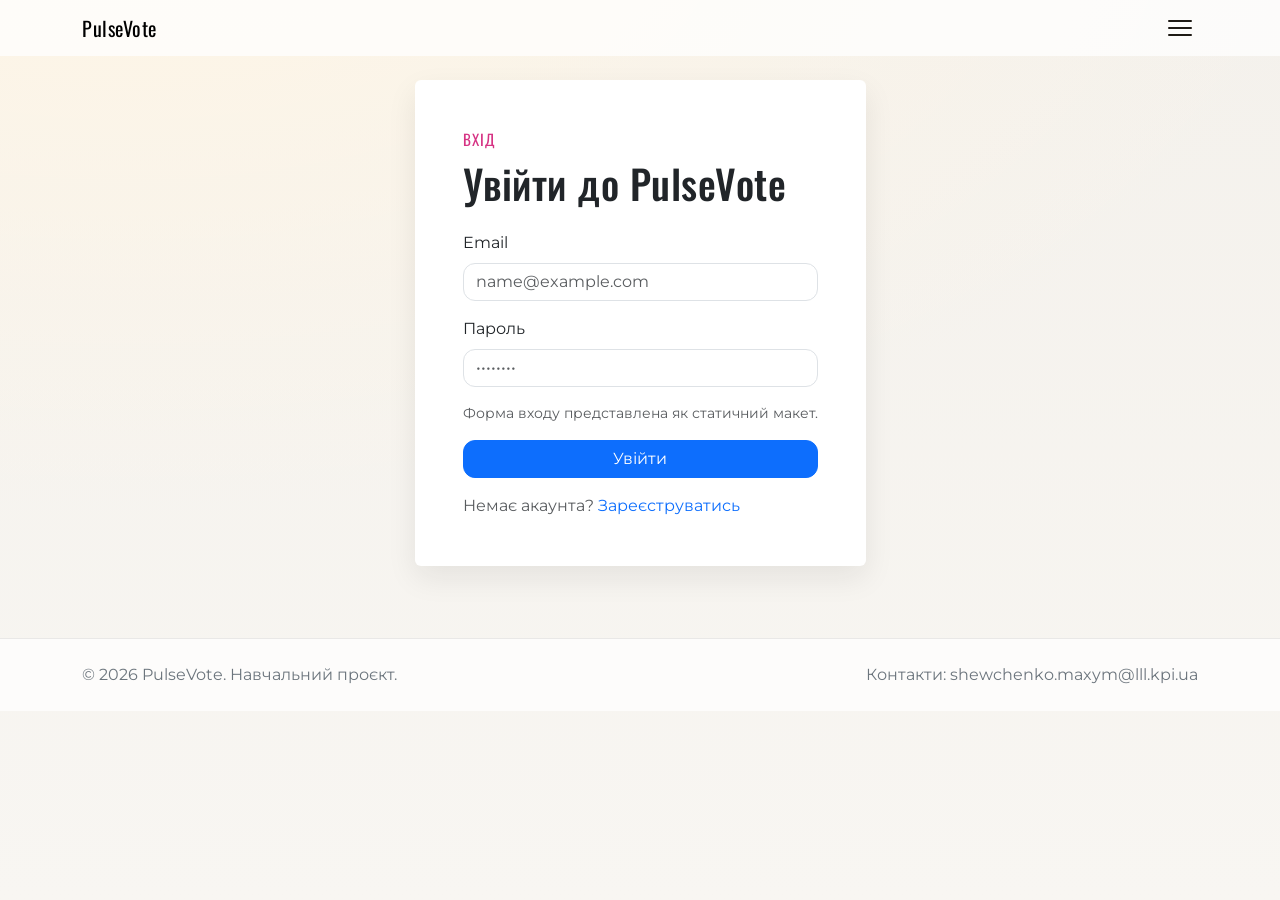
==== login.html @ 5e05b490 "Add files via upload" ====
<!doctype html>
<html lang="uk">
<head>
  <meta charset="utf-8" />
  <meta name="viewport" content="width=device-width, initial-scale=1" />
  <title>PulseVote — Вхід</title>
  <link rel="preconnect" href="https://fonts.googleapis.com" />
  <link rel="preconnect" href="https://fonts.gstatic.com" crossorigin />
  <link href="https://fonts.googleapis.com/css2?family=Montserrat:wght@300;400;600&family=Oswald:wght@500;700&display=swap" rel="stylesheet" />
  <link href="https://cdn.jsdelivr.net/npm/bootstrap@5.3.2/dist/css/bootstrap.min.css" rel="stylesheet" />
  <link rel="stylesheet" href="styles.css" />
  </head>
<body>
  <nav class="navbar navbar-light bg-white bg-opacity-75 sticky-top">
    <div class="container">
      <a class="navbar-brand brand-title" href="index.html">PulseVote</a>
      <button class="nav-toggle" type="button" aria-label="Відкрити меню" aria-controls="site-menu" aria-expanded="false" data-nav-toggle>
        <span class="nav-toggle-box" aria-hidden="true">
          <span class="nav-toggle-bar"></span>
          <span class="nav-toggle-bar"></span>
          <span class="nav-toggle-bar"></span>
        </span>
      </button>
      <div class="site-nav" id="site-menu" data-nav-menu>
        <ul class="navbar-nav ms-auto site-nav-list">
          <li class="nav-item"><a class="nav-link" href="index.html">Опитування</a></li>
          <li class="nav-item"><a class="nav-link" href="about.html">Про додаток</a></li>
          <li class="nav-item"><a class="nav-link" href="profile.html">Профіль</a></li>
          <li class="nav-item"><a class="nav-link active" href="login.html">Вхід</a></li>
          <li class="nav-item"><a class="nav-link" href="register.html">Реєстрація</a></li>
        </ul>
      </div>
    </div>
  </nav>

  <main class="container py-4">
    <div class="row justify-content-center">
      <div class="col-md-6 col-lg-5">
        <div class="card p-4 p-md-5">
          <p class="section-title mb-2">Вхід</p>
          <h1 class="brand-title mb-4">Увійти до PulseVote</h1>
          <form>
            <div class="mb-3">
              <label class="form-label">Email</label>
              <input type="email" class="form-control" name="email" placeholder="name@example.com" />
              </div>
            <div class="mb-3">
              <label class="form-label">Пароль</label>
              <input type="password" class="form-control" name="password" placeholder="••••••••" />
              </div>
            <p class="text-muted small mb-3">Форма входу представлена як статичний макет.</p>
            <button class="btn btn-primary w-100" type="button">Увійти</button>
            <p class="text-muted mt-3 mb-0">Немає акаунта? <a href="register.html">Зареєструватись</a></p>
            </form>
        </div>
      </div>
    </div>
  </main>

  <footer class="footer py-4 mt-5 bg-white bg-opacity-75">
    <div class="container d-flex flex-wrap justify-content-between align-items-center gap-2">
      <span>© 2026 PulseVote. Навчальний проєкт.</span>
      <span>Контакти: shewchenko.maxym@lll.kpi.ua</span>
    </div>
  </footer>
  <script src="js/menu.js"></script>
</body>
</html>
---- styles.css ----
:root {
  --ink: #1e1a14;
  --accent-2: #d63384;
  --muted: #6c757d;
}

body {
  font-family: "Montserrat", system-ui, -apple-system, sans-serif;
  background: radial-gradient(1200px 600px at 10% -10%, #fff6e6, transparent),
    linear-gradient(180deg, #f4f1ec 0%, #f8f6f2 100%);
  color: var(--ink);
  min-height: 100vh;
}

*,
*::before,
*::after {
  transition: none !important;
  animation: none !important;
  scroll-behavior: auto !important;
}

a {
  color: #0d6efd;
  text-decoration: none;
}

a:hover,
a:focus {
  color: #0d6efd;
  text-decoration: none;
}

.nav-link:hover,
.nav-link:focus {
  color: #000;
  background-color: transparent;
}

.nav-link.active,
.nav-link.active:hover,
.nav-link.active:focus {
  color: #000;
}

.navbar .nav-link {
  color: #000;
}

.navbar .container {
  position: relative;
  flex-wrap: nowrap;
  align-items: center;
}

.site-nav {
  position: absolute;
  top: calc(100% + 0.5rem);
  right: 0;
  width: min(320px, calc(100vw - 1.5rem));
  margin-top: 0;
  padding: 0.9rem 1rem;
  border: 1px solid rgba(0, 0, 0, 0.08);
  border-radius: 1rem;
  background: rgba(255, 255, 255, 0.96);
  box-shadow: 0 16px 32px rgba(30, 26, 20, 0.12);
  z-index: 1030;
  display: none;
}

.site-nav-list {
  display: flex;
  flex-direction: column;
  gap: 0.25rem;
  margin: 0;
}

.nav-toggle {
  display: inline-flex;
  align-items: center;
  justify-content: center;
  border: 0;
  background: transparent;
  padding: 0.35rem;
  border-radius: 0.75rem;
}

.nav-toggle:focus {
  outline: none;
  box-shadow: none;
}

.nav-toggle-box {
  display: grid;
  gap: 5px;
}

.nav-toggle-bar {
  width: 24px;
  height: 2px;
  border-radius: 999px;
  background: #1e1a14;
}

.nav-toggle:hover,
.nav-toggle:focus-visible {
  background: transparent;
}

.site-nav.is-open {
  display: block;
}

.nav-link {
  display: block;
  padding-top: 0.55rem;
  padding-bottom: 0.55rem;
}

.btn:hover,
.btn:focus,
.btn:active {
  box-shadow: none !important;
}

.btn-check:active + .btn,
.btn-check:checked + .btn,
.btn.active,
.btn.show {
  box-shadow: none !important;
}

.btn,
.btn:active,
.btn:focus,
.btn:visited {
  filter: none !important;
  background-image: none !important;
  opacity: 1 !important;
}

.btn:active,
.btn:focus {
  outline: none !important;
}

button,
a,
.btn {
  -webkit-tap-highlight-color: transparent;
}

.form-control:focus,
.form-select:focus,
.form-check-input:focus {
  box-shadow: none !important;
}

.btn-primary:hover,
.btn-primary:focus {
  background-color: var(--bs-primary);
  border-color: var(--bs-primary);
}

.btn-primary:active,
.btn-primary.active,
.btn-primary.show {
  background-color: var(--bs-primary) !important;
  border-color: var(--bs-primary) !important;
  color: #fff !important;
}

.btn-outline-primary:hover,
.btn-outline-primary:focus {
  color: #0d6efd;
  background-color: transparent;
  border-color: #0d6efd;
}

.btn-outline-primary:active,
.btn-outline-primary.active,
.btn-outline-primary.show {
  color: #0d6efd !important;
  background-color: transparent !important;
  border-color: #0d6efd !important;
}

.btn-outline-secondary:hover,
.btn-outline-secondary:focus {
  color: #6c757d;
  background-color: transparent;
  border-color: #6c757d;
}

.btn-outline-secondary:active,
.btn-outline-secondary.active,
.btn-outline-secondary.show {
  color: #6c757d !important;
  background-color: transparent !important;
  border-color: #6c757d !important;
}

.btn-outline-danger:hover,
.btn-outline-danger:focus {
  color: #dc3545;
  background-color: transparent;
  border-color: #dc3545;
}

.btn-outline-danger:active,
.btn-outline-danger.active,
.btn-outline-danger.show {
  color: #dc3545 !important;
  background-color: transparent !important;
  border-color: #dc3545 !important;
}

.btn {
  -webkit-appearance: none;
  appearance: none;
}

.list-group-item:hover,
.list-group-item:focus {
  background-color: transparent;
  color: inherit;
}

.brand-title {
  font-family: "Oswald", system-ui, sans-serif;
  letter-spacing: 0.5px;
}

.hero {
  background: linear-gradient(120deg, #ffe9c7 0%, #f8d7e3 45%, #dbeafe 100%);
  border-radius: 1.25rem;
}

.card {
  border: 0;
  box-shadow: 0 12px 30px rgba(30, 26, 20, 0.08);
}

.section-title {
  font-family: "Oswald", system-ui, sans-serif;
  text-transform: uppercase;
  letter-spacing: 1px;
  font-size: 0.95rem;
  color: var(--accent-2);
}

.footer {
  border-top: 1px solid rgba(0, 0, 0, 0.08);
  color: var(--muted);
}

.badge-soft {
  background: rgba(13, 110, 253, 0.12);
  color: #0b5ed7;
}

.poll-option {
  border: 1px solid rgba(13, 110, 253, 0.15);
  border-radius: 0.75rem;
  padding: 0.75rem 1rem;
}

.poll-list-item {
  cursor: pointer;
  border-radius: 0.75rem !important;
  display: flex;
  justify-content: space-between;
  align-items: flex-start;
  gap: 0.75rem;
}

.poll-list-item.active {
  background: transparent;
  box-shadow: none;
  color: var(--ink) !important;
  border-color: rgba(0, 0, 0, 0.125) !important;
}

.poll-list-item:active,
.poll-list-item:focus,
.poll-list-item.active:active,
.poll-list-item.active:focus {
  color: var(--ink) !important;
}

.poll-list-item .text-muted,
.poll-list-item.active .text-muted {
  color: var(--muted) !important;
}

.poll-list-item .badge,
.poll-list-item.active .badge {
  color: #fff !important;
}

.poll-list-copy {
  min-width: 0;
  flex: 1 1 auto;
}

.poll-list-title {
  line-height: 1.35;
}

.poll-list-item:hover {
  background: transparent;
  box-shadow: none;
}

.poll-vote-button {
  border-radius: 0.75rem;
}

.poll-vote-button:disabled {
  cursor: not-allowed;
  opacity: 1;
}

.poll-vote-button.active,
.poll-vote-button:disabled.active {
  color: #fff !important;
  background-color: var(--bs-primary) !important;
  border-color: var(--bs-primary) !important;
}

.table-profile th {
  width: 40%;
  color: var(--muted);
  font-weight: 500;
}

.logo-mark {
  width: 88px;
  height: 88px;
  border-radius: 24px;
  background: conic-gradient(from 210deg, #ffd6a5, #ffadad, #caffbf, #9bf6ff, #a0c4ff, #ffd6a5);
  display: grid;
  place-items: center;
  font-weight: 700;
  color: #1e1a14;
}

.form-control,
.form-select {
  border-radius: 0.75rem;
}

.btn-primary {
  border-radius: 0.75rem;
}

@media (max-width: 767px) {
  .hero {
    padding: 1.5rem !important;
  }

  .navbar {
    overflow: visible;
  }

  .site-nav {
    left: 0.75rem;
    right: 0.75rem;
    width: auto;
    max-width: none;
  }

  .nav-link {
    padding-left: 0;
    padding-right: 0;
  }
}
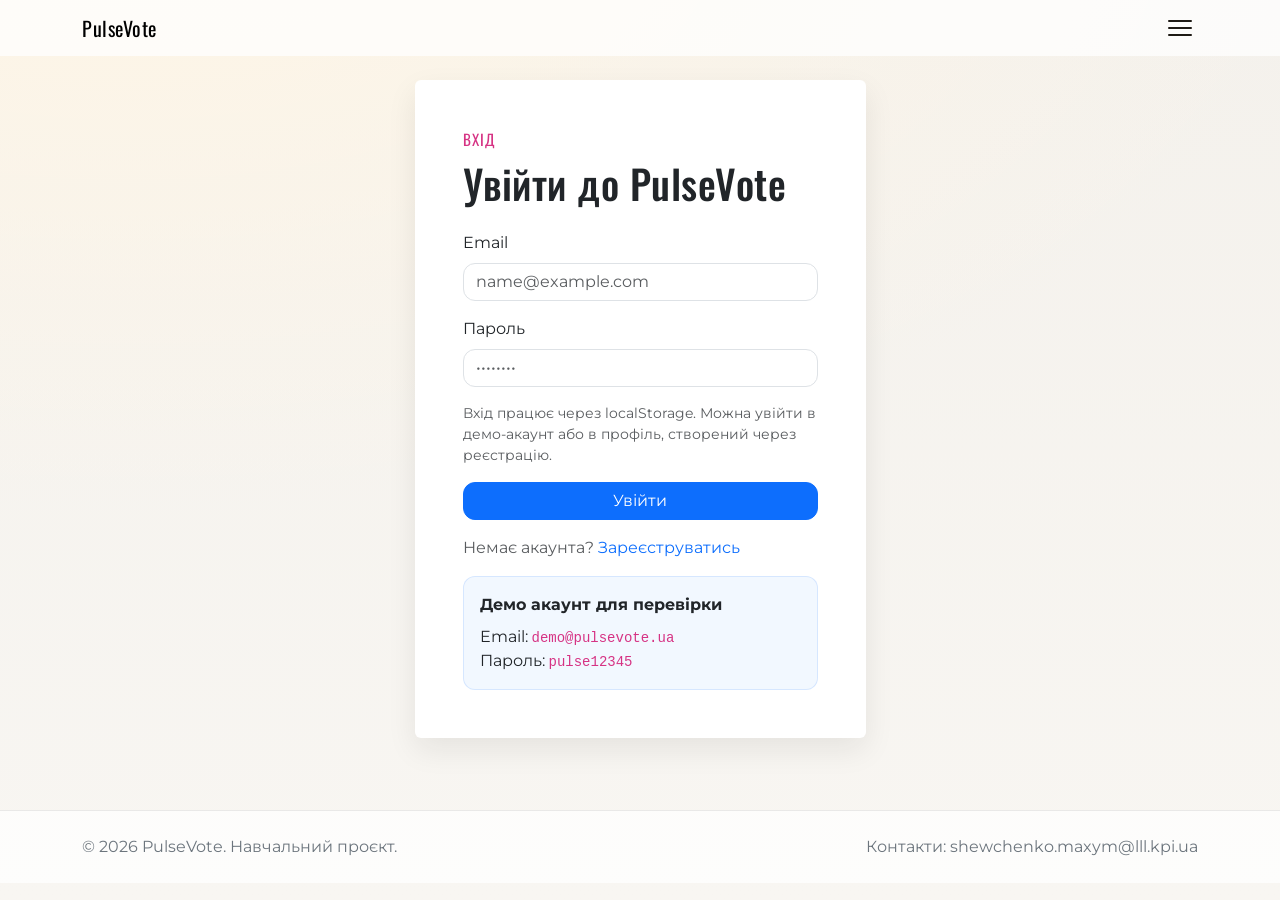
==== commit af9ed1e1: "Add files via upload" ====
--- a/login.html
+++ b/login.html
@@ -39,7 +39,7 @@
         <div class="card p-4 p-md-5">
           <p class="section-title mb-2">Вхід</p>
           <h1 class="brand-title mb-4">Увійти до PulseVote</h1>
-          <form>
+          <form data-login-form>
             <div class="mb-3">
               <label class="form-label">Email</label>
               <input type="email" class="form-control" name="email" placeholder="name@example.com" />
@@ -48,10 +48,12 @@
               <label class="form-label">Пароль</label>
               <input type="password" class="form-control" name="password" placeholder="••••••••" />
               </div>
-            <p class="text-muted small mb-3">Форма входу представлена як статичний макет.</p>
-            <button class="btn btn-primary w-100" type="button">Увійти</button>
+            <p class="text-muted small mb-3">Вхід працює через localStorage. Можна увійти в демо-акаунт або в профіль, створений через реєстрацію.</p>
+            <button class="btn btn-primary w-100" type="submit">Увійти</button>
             <p class="text-muted mt-3 mb-0">Немає акаунта? <a href="register.html">Зареєструватись</a></p>
-            </form>
+            <div class="alert mt-3 mb-0" hidden data-login-message></div>
+          </form>
+          <div class="auth-hint p-3 mt-3" data-demo-hint></div>
         </div>
       </div>
     </div>
@@ -64,5 +66,10 @@
     </div>
   </footer>
   <script src="js/menu.js"></script>
+  <script src="js/core/storage.js"></script>
+  <script src="js/views/helpers.js"></script>
+  <script src="js/models/user-model.js"></script>
+  <script src="js/views/auth-view.js"></script>
+  <script src="js/controllers/login-controller.js"></script>
 </body>
 </html>
--- a/styles.css
+++ b/styles.css
@@ -15,8 +15,6 @@
 *,
 *::before,
 *::after {
-  transition: none !important;
-  animation: none !important;
   scroll-behavior: auto !important;
 }
 
@@ -34,7 +32,8 @@
 .nav-link:hover,
 .nav-link:focus {
   color: #000;
-  background-color: transparent;
+  background-color: rgba(13, 110, 253, 0.08);
+  border-radius: 0.6rem;
 }
 
 .nav-link.active,
@@ -104,7 +103,7 @@
 
 .nav-toggle:hover,
 .nav-toggle:focus-visible {
-  background: transparent;
+  background: rgba(13, 110, 253, 0.08);
 }
 
 .site-nav.is-open {
@@ -121,6 +120,21 @@
 .btn:focus,
 .btn:active {
   box-shadow: none !important;
+}
+
+a,
+button,
+.btn,
+.nav-link,
+.card,
+.poll-option,
+.poll-list-item,
+.poll-vote-button,
+.form-control,
+.form-select,
+.nav-toggle {
+  transition: color 0.2s ease, background-color 0.2s ease, border-color 0.2s ease,
+    box-shadow 0.2s ease, transform 0.2s ease;
 }
 
 .btn-check:active + .btn,
@@ -158,8 +172,9 @@
 
 .btn-primary:hover,
 .btn-primary:focus {
-  background-color: var(--bs-primary);
-  border-color: var(--bs-primary);
+  background-color: #0b5ed7;
+  border-color: #0b5ed7;
+  transform: translateY(-1px);
 }
 
 .btn-primary:active,
@@ -173,8 +188,9 @@
 .btn-outline-primary:hover,
 .btn-outline-primary:focus {
   color: #0d6efd;
-  background-color: transparent;
+  background-color: rgba(13, 110, 253, 0.08);
   border-color: #0d6efd;
+  transform: translateY(-1px);
 }
 
 .btn-outline-primary:active,
@@ -188,8 +204,9 @@
 .btn-outline-secondary:hover,
 .btn-outline-secondary:focus {
   color: #6c757d;
-  background-color: transparent;
+  background-color: rgba(108, 117, 125, 0.08);
   border-color: #6c757d;
+  transform: translateY(-1px);
 }
 
 .btn-outline-secondary:active,
@@ -203,8 +220,9 @@
 .btn-outline-danger:hover,
 .btn-outline-danger:focus {
   color: #dc3545;
-  background-color: transparent;
+  background-color: rgba(220, 53, 69, 0.08);
   border-color: #dc3545;
+  transform: translateY(-1px);
 }
 
 .btn-outline-danger:active,
@@ -241,6 +259,10 @@
   box-shadow: 0 12px 30px rgba(30, 26, 20, 0.08);
 }
 
+.card:hover {
+  box-shadow: 0 16px 36px rgba(30, 26, 20, 0.12);
+}
+
 .section-title {
   font-family: "Oswald", system-ui, sans-serif;
   text-transform: uppercase;
@@ -263,6 +285,11 @@
   border: 1px solid rgba(13, 110, 253, 0.15);
   border-radius: 0.75rem;
   padding: 0.75rem 1rem;
+}
+
+.poll-option:hover {
+  border-color: rgba(13, 110, 253, 0.35);
+  background: rgba(13, 110, 253, 0.04);
 }
 
 .poll-list-item {
@@ -308,12 +335,18 @@
 }
 
 .poll-list-item:hover {
-  background: transparent;
-  box-shadow: none;
+  background: rgba(13, 110, 253, 0.05);
+  box-shadow: inset 0 0 0 1px rgba(13, 110, 253, 0.18);
 }
 
 .poll-vote-button {
   border-radius: 0.75rem;
+}
+
+.poll-vote-button:hover:not(:disabled),
+.poll-vote-button:focus-visible:not(:disabled) {
+  background: rgba(13, 110, 253, 0.08);
+  border-color: rgba(13, 110, 253, 0.35);
 }
 
 .poll-vote-button:disabled {
@@ -350,8 +383,23 @@
   border-radius: 0.75rem;
 }
 
+.form-control:hover,
+.form-select:hover {
+  border-color: rgba(13, 110, 253, 0.35);
+}
+
 .btn-primary {
   border-radius: 0.75rem;
+}
+
+.auth-hint {
+  border: 1px solid rgba(13, 110, 253, 0.12);
+  border-radius: 0.75rem;
+  background: rgba(13, 110, 253, 0.05);
+}
+
+.profile-summary-meta {
+  border-top: 1px solid rgba(0, 0, 0, 0.08);
 }
 
 @media (max-width: 767px) {
